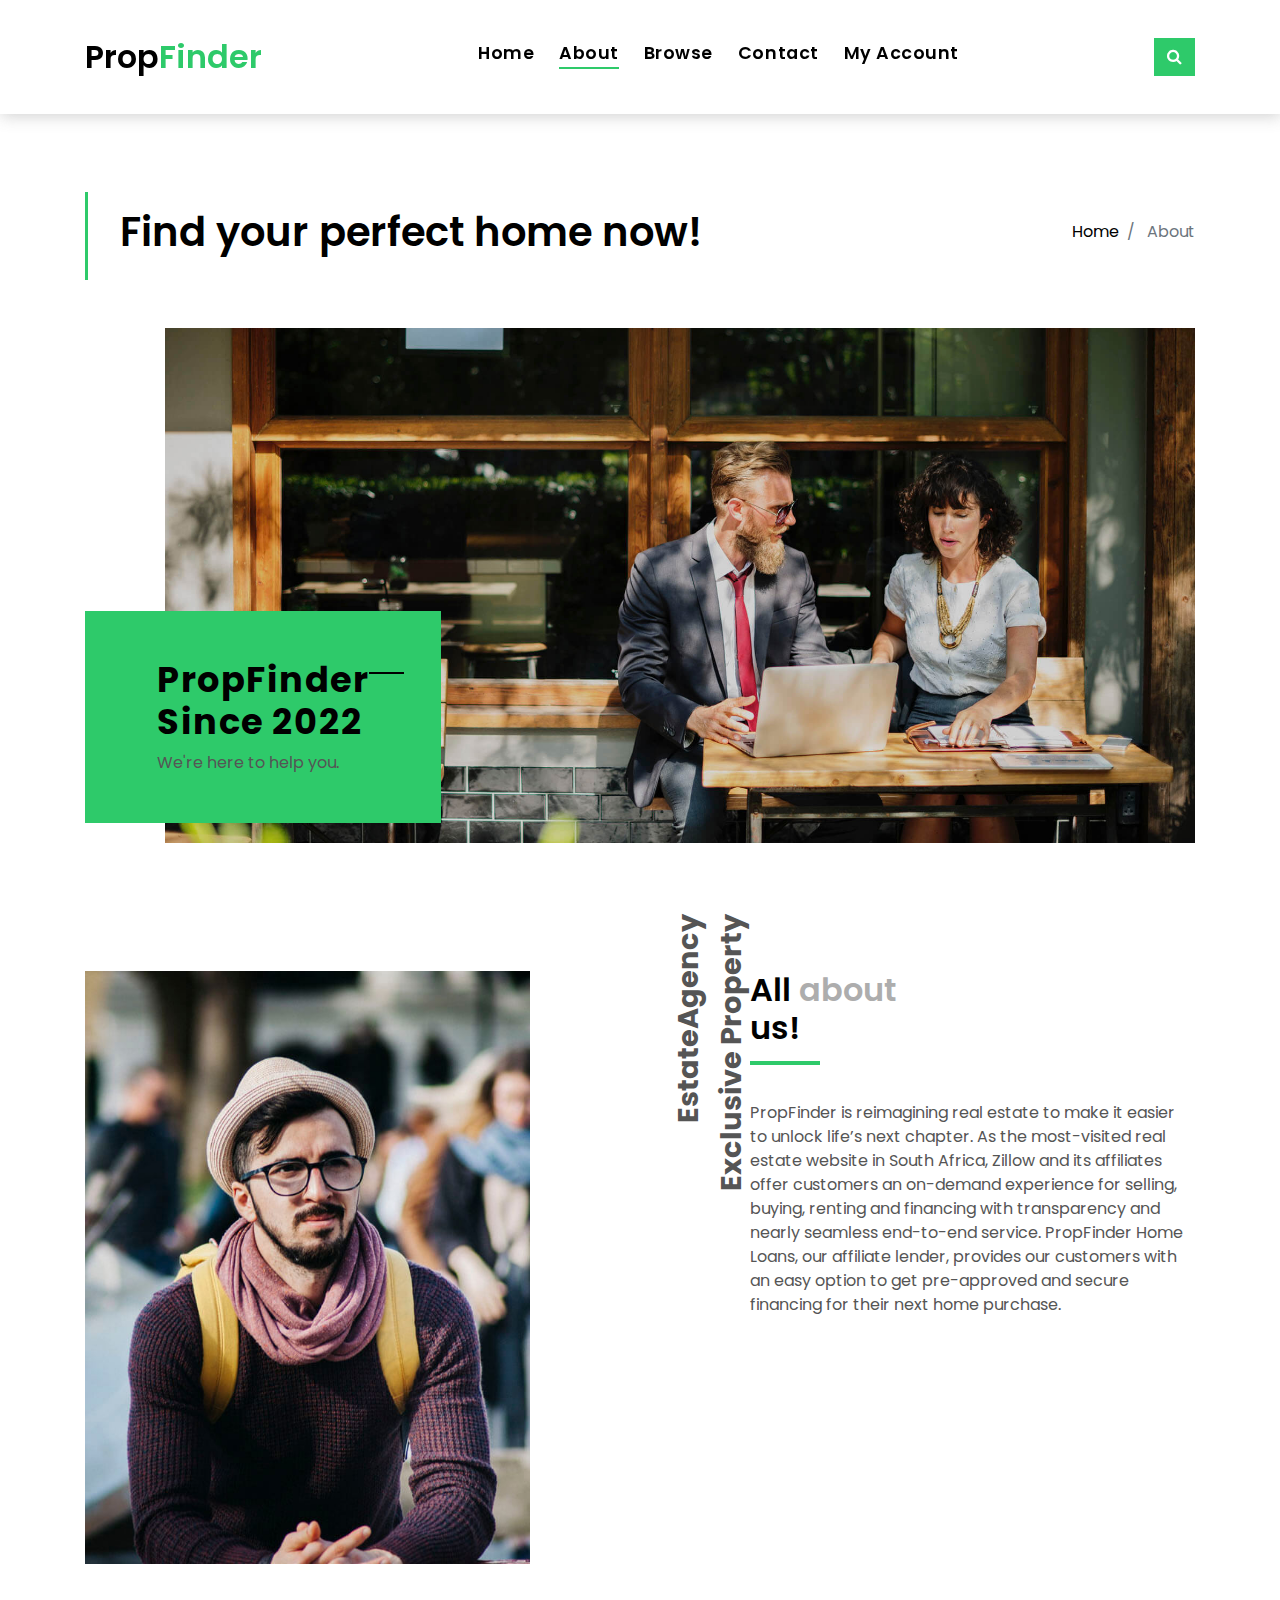
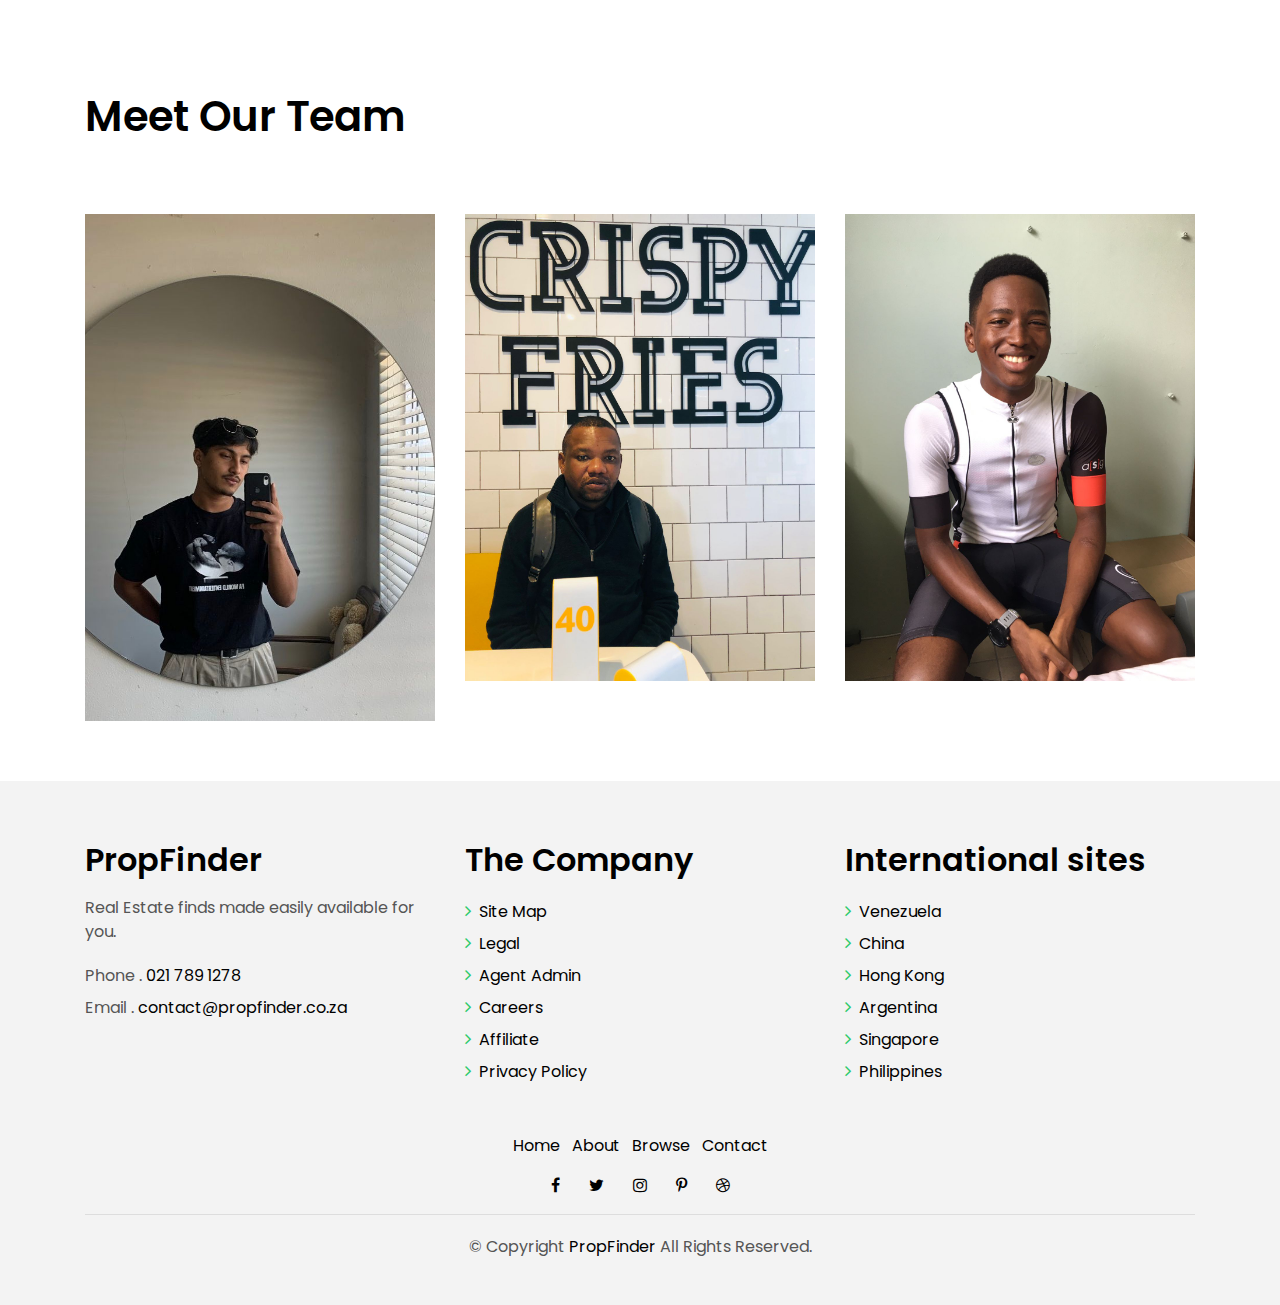
==== about.html @ 16efbb02 "All Changes for Re-design." ====
<!DOCTYPE html>
<html lang="en">
<head>
  <meta charset="utf-8">
  <title>PropFinder</title>
  <meta content="width=device-width, initial-scale=1.0" name="viewport">
  <meta content="" name="keywords">
  <meta content="" name="description">

  <!-- Favicons -->
  <link href="img/favicon.png" rel="icon">
  <link href="img/apple-touch-icon.png" rel="apple-touch-icon">

  <!-- Google Fonts -->
  <link href="https://fonts.googleapis.com/css?family=Poppins:300,400,500,600,700" rel="stylesheet">

  <!-- Bootstrap CSS File -->
  <link href="lib/bootstrap/css/bootstrap.min.css" rel="stylesheet">

  <!-- Libraries CSS Files -->
  <link href="lib/font-awesome/css/font-awesome.min.css" rel="stylesheet">
  <link href="lib/animate/animate.min.css" rel="stylesheet">
  <link href="lib/ionicons/css/ionicons.min.css" rel="stylesheet">
  <link href="lib/owlcarousel/assets/owl.carousel.min.css" rel="stylesheet">

  <!-- Main Stylesheet File -->
  <link href="css/style.css" rel="stylesheet">

  <!-- =======================================================
    Theme Name: EstateAgency
    Theme URL: https://bootstrapmade.com/real-estate-agency-bootstrap-template/
    Author: BootstrapMade.com
    License: https://bootstrapmade.com/license/
  ======================================================= -->
</head>

<body>

  <div class="click-closed"></div>
  <!--/ Form Search Star /-->
  <div class="box-collapse">
    <div class="title-box-d">
      <h3 class="title-d">Search Property</h3>
    </div>
    <span class="close-box-collapse right-boxed ion-ios-close"></span>
    <div class="box-collapse-wrap form">
      <form class="form-a">
        <div class="row">
          <div class="col-md-12 mb-2">
            <div class="form-group">
              <label for="Type">Keyword</label>
              <input type="text" class="form-control form-control-lg form-control-a" placeholder="Keyword">
            </div>
          </div>
          <div class="col-md-6 mb-2">
            <div class="form-group">
              <label for="Type">Type</label>
              <select class="form-control form-control-lg form-control-a" id="Type">
                <option>All Type</option>
                <option>For Rent</option>
                <option>For Sale</option>
                <option>Open House</option>
              </select>
            </div>
          </div>
          <div class="col-md-6 mb-2">
            <div class="form-group">
              <label for="city">City</label>
              <select class="form-control form-control-lg form-control-a" id="city">
                <option>All City</option>
                <option>Alabama</option>
                <option>Arizona</option>
                <option>California</option>
                <option>Colorado</option>
              </select>
            </div>
          </div>
          <div class="col-md-6 mb-2">
            <div class="form-group">
              <label for="bedrooms">Bedrooms</label>
              <select class="form-control form-control-lg form-control-a" id="bedrooms">
                <option>Any</option>
                <option>01</option>
                <option>02</option>
                <option>03</option>
              </select>
            </div>
          </div>
          <div class="col-md-6 mb-2">
            <div class="form-group">
              <label for="garages">Garages</label>
              <select class="form-control form-control-lg form-control-a" id="garages">
                <option>Any</option>
                <option>01</option>
                <option>02</option>
                <option>03</option>
                <option>04</option>
              </select>
            </div>
          </div>
          <div class="col-md-6 mb-2">
            <div class="form-group">
              <label for="bathrooms">Bathrooms</label>
              <select class="form-control form-control-lg form-control-a" id="bathrooms">
                <option>Any</option>
                <option>01</option>
                <option>02</option>
                <option>03</option>
              </select>
            </div>
          </div>
          <div class="col-md-6 mb-2">
            <div class="form-group">
              <label for="price">Min Price</label>
              <select class="form-control form-control-lg form-control-a" id="price">
                <option>Unlimite</option>
                <option>$50,000</option>
                <option>$100,000</option>
                <option>$150,000</option>
                <option>$200,000</option>
              </select>
            </div>
          </div>
          <div class="col-md-12">
            <button type="submit" class="btn btn-b">Search Property</button>
          </div>
        </div>
      </form>
    </div>
  </div>
  <!--/ Form Search End /-->

  <!--/ Nav Star /-->
  <nav class="navbar navbar-default navbar-trans navbar-expand-lg fixed-top">
    <div class="container">
      <button class="navbar-toggler collapsed" type="button" data-toggle="collapse" data-target="#navbarDefault"
        aria-controls="navbarDefault" aria-expanded="false" aria-label="Toggle navigation">
        <span></span>
        <span></span>
        <span></span>
      </button>
      <a class="navbar-brand text-brand" href="index.html">Prop<span class="color-b">Finder</span></a>
      <button type="button" class="btn btn-link nav-search navbar-toggle-box-collapse d-md-none" data-toggle="collapse"
        data-target="#navbarTogglerDemo01" aria-expanded="false">
        <span class="fa fa-search" aria-hidden="true"></span>
      </button>
      <div class="navbar-collapse collapse justify-content-center" id="navbarDefault">
        <ul class="navbar-nav">
          <li class="nav-item">
            <a class="nav-link" href="index.html">Home</a>
          </li>
          <li class="nav-item">
            <a class="nav-link active" href="about.html">About</a>
          </li>
          <li class="nav-item">
            <a class="nav-link" href="property-grid.html">Browse</a>
          </li>
          <li class="nav-item">
            <a class="nav-link" href="contact.html">Contact</a>
          </li>
          <li class="nav-item">
            <a class="nav-link" href="account.html">My Account</a>
          </li>
        </ul>
      </div>
      <button type="button" class="btn btn-b-n navbar-toggle-box-collapse d-none d-md-block" data-toggle="collapse"
        data-target="#navbarTogglerDemo01" aria-expanded="false">
        <span class="fa fa-search" aria-hidden="true"></span>
      </button>
    </div>
  </nav>
  <!--/ Nav End /-->

  <!--/ Intro Single star /-->
  <section class="intro-single">
    <div class="container">
      <div class="row">
        <div class="col-md-12 col-lg-8">
          <div class="title-single-box">
            <h1 class="title-single">Find your perfect home now!</h1>
          </div>
        </div>
        <div class="col-md-12 col-lg-4">
          <nav aria-label="breadcrumb" class="breadcrumb-box d-flex justify-content-lg-end">
            <ol class="breadcrumb">
              <li class="breadcrumb-item">
                <a href="#">Home</a>
              </li>
              <li class="breadcrumb-item active" aria-current="page">
                About
              </li>
            </ol>
          </nav>
        </div>
      </div>
    </div>
  </section>
  <!--/ Intro Single End /-->

  <!--/ About Star /-->
  <section class="section-about">
    <div class="container">
      <div class="row">
        <div class="col-sm-12">
          <div class="about-img-box">
            <img src="img/slide-about-1.jpg" alt="" class="img-fluid">
          </div>
          <div class="sinse-box">
            <h3 class="sinse-title">PropFinder
              <span></span>
              <br> Since 2022</h3>
            <p>We're here to help you.</p>
          </div>
        </div>
        <div class="col-md-12 section-t8">
          <div class="row">
            <div class="col-md-6 col-lg-5">
              <img src="img/about-2.jpg" alt="" class="img-fluid">
            </div>
            <div class="col-lg-2  d-none d-lg-block">
              <div class="title-vertical d-flex justify-content-start">
                <span>EstateAgency Exclusive Property</span>
              </div>
            </div>
            <div class="col-md-6 col-lg-5 section-md-t3">
              <div class="title-box-d">
                <h3 class="title-d">All
                  <span class="color-d">about</span>
                  <br> us!</h3>
              </div>
              <p class="color-text-a">
               PropFinder is reimagining real estate to make it easier to unlock life’s next chapter.

                As the most-visited real estate website in South Africa, Zillow and its affiliates offer customers an on-demand experience for selling, buying,
                renting and financing with transparency and nearly seamless end-to-end service. PropFinder Home Loans, our affiliate lender,
                provides our customers with an easy option to get pre-approved and secure financing for their next home purchase.
              </p>
              <p class="color-text-a">

              </p>
            </div>
          </div>
        </div>
      </div>
    </div>
  </section>
  <!--/ About End /-->

  <!--/ Team Star /-->
  <section class="section-agents section-t8">
    <div class="container">
      <div class="row">
        <div class="col-md-12">
          <div class="title-wrap d-flex justify-content-between">
            <div class="title-box">
              <h2 class="title-a">Meet Our Team</h2>
            </div>
          </div>
        </div>
      </div>
      <div class="row">
        <div class="col-md-4">
          <div class="card-box-d">
            <div class="card-img-d">
              <img src="img/agent-1.jpeg" alt="" class="img-d img-fluid">
            </div>
            <div class="card-overlay card-overlay-hover">
              <div class="card-header-d">
                <div class="card-title-d align-self-center">
                  <h3 class="title-d">
                    <a href="agent-single.html" class="link-two">Fayaad Abrahams
                      <br> </a>
                  </h3>
                </div>
              </div>
              <div class="card-body-d">
                <p class="content-d color-text-a">
                   CEO and Founder
                </p>
                <div class="info-agents color-a">
                  <p>
                    <strong>Phone: +27 78 524 5910 </strong> </p>
                  <p>
                    <strong>Email: </strong> FayaadA@Propfinder.co.za</p>
                </div>
              </div>
              <div class="card-footer-d">
                <div class="socials-footer d-flex justify-content-center">
                  <ul class="list-inline">
                    <li class="list-inline-item">
                      <a href="#" class="link-one">
                        <i class="fa fa-facebook" aria-hidden="true"></i>
                      </a>
                    </li>
                    <li class="list-inline-item">
                      <a href="#" class="link-one">
                        <i class="fa fa-twitter" aria-hidden="true"></i>
                      </a>
                    </li>
                    <li class="list-inline-item">
                      <a href="#" class="link-one">
                        <i class="fa fa-instagram" aria-hidden="true"></i>
                      </a>
                    </li>
                    <li class="list-inline-item">
                      <a href="#" class="link-one">
                        <i class="fa fa-pinterest-p" aria-hidden="true"></i>
                      </a>
                    </li>
                    <li class="list-inline-item">
                      <a href="#" class="link-one">
                        <i class="fa fa-dribbble" aria-hidden="true"></i>
                      </a>
                    </li>
                  </ul>
                </div>
              </div>
            </div>
          </div>
        </div>
        <div class="col-md-4">
          <div class="card-box-d">
            <div class="card-img-d">
              <img src="img/agent-2.jpeg" alt="" class="img-d img-fluid">
            </div>
            <div class="card-overlay card-overlay-hover">
              <div class="card-header-d">
                <div class="card-title-d align-self-center">
                  <h3 class="title-d">
                    <a href="agent-single.html" class="link-two">Ishmail Tafadzwa Mgwena
                      <br> </a>
                  </h3>
                </div>
              </div>
              <div class="card-body-d">
                <p class="content-d color-text-a">
                 Project manager
                </p>
                <div class="info-agents color-a">
                  <p>
                    <strong>Phone: </strong> +27 82 451 5882</p>
                  <p>
                    <strong>Email: </strong> Mgwena@Propfinder.co.za</p>
                </div>
              </div>
              <div class="card-footer-d">
                <div class="socials-footer d-flex justify-content-center">
                  <ul class="list-inline">
                    <li class="list-inline-item">
                      <a href="#" class="link-one">
                        <i class="fa fa-facebook" aria-hidden="true"></i>
                      </a>
                    </li>
                    <li class="list-inline-item">
                      <a href="#" class="link-one">
                        <i class="fa fa-twitter" aria-hidden="true"></i>
                      </a>
                    </li>
                    <li class="list-inline-item">
                      <a href="#" class="link-one">
                        <i class="fa fa-instagram" aria-hidden="true"></i>
                      </a>
                    </li>
                    <li class="list-inline-item">
                      <a href="#" class="link-one">
                        <i class="fa fa-pinterest-p" aria-hidden="true"></i>
                      </a>
                    </li>
                    <li class="list-inline-item">
                      <a href="#" class="link-one">
                        <i class="fa fa-dribbble" aria-hidden="true"></i>
                      </a>
                    </li>
                  </ul>
                </div>
              </div>
            </div>
          </div>
        </div>
        <div class="col-md-4">
          <div class="card-box-d">
            <div class="card-img-d">
              <img src="img/agent-3.jpeg" alt="" class="img-d img-fluid">
            </div>
            <div class="card-overlay card-overlay-hover">
              <div class="card-header-d">
                <div class="card-title-d align-self-center">
                  <h3 class="title-d">
                    <a href="agent-single.html" class="link-two">Sinenhlahla Zondi
                      <br> </a>
                  </h3>
                </div>
              </div>
              <div class="card-body-d">
                <p class="content-d color-text-a">
                  Co-finder
                </p>
                <div class="info-agents color-a">
                  <p>
                    <strong>Phone: </strong> +27 79 252 0996</p>
                  <p>
                    <strong>Email: </strong> ZondiS@Propfinder.co.za</p>
                </div>
              </div>
              <div class="card-footer-d">
                <div class="socials-footer d-flex justify-content-center">
                  <ul class="list-inline">
                    <li class="list-inline-item">
                      <a href="#" class="link-one">
                        <i class="fa fa-facebook" aria-hidden="true"></i>
                      </a>
                    </li>
                    <li class="list-inline-item">
                      <a href="#" class="link-one">
                        <i class="fa fa-twitter" aria-hidden="true"></i>
                      </a>
                    </li>
                    <li class="list-inline-item">
                      <a href="#" class="link-one">
                        <i class="fa fa-instagram" aria-hidden="true"></i>
                      </a>
                    </li>
                    <li class="list-inline-item">
                      <a href="#" class="link-one">
                        <i class="fa fa-pinterest-p" aria-hidden="true"></i>
                      </a>
                    </li>
                    <li class="list-inline-item">
                      <a href="#" class="link-one">
                        <i class="fa fa-dribbble" aria-hidden="true"></i>
                      </a>
                    </li>
                  </ul>
                </div>
              </div>
            </div>
          </div>
        </div>
      </div>
    </div>
  </section>
  <!--/ Team End /-->

  <!--/ footer Star /-->
  <section class="section-footer">
    <div class="container">
      <div class="row">
        <div class="col-sm-12 col-md-4">
          <div class="widget-a">
            <div class="w-header-a">
              <h3 class="w-title-a text-brand">PropFinder</h3>
            </div>
            <div class="w-body-a">
              <p class="w-text-a color-text-a">
                Real Estate finds made easily available for you.
              </p>
            </div>
            <div class="w-footer-a">
              <ul class="list-unstyled">
                <li class="color-a">
                  <span class="color-text-a">Phone .</span> 021 789 1278</li>
                <li class="color-a">
                  <span class="color-text-a">Email .</span> contact@propfinder.co.za</li>
              </ul>
            </div>
          </div>
        </div>
        <div class="col-sm-12 col-md-4 section-md-t3">
          <div class="widget-a">
            <div class="w-header-a">
              <h3 class="w-title-a text-brand">The Company</h3>
            </div>
            <div class="w-body-a">
              <div class="w-body-a">
                <ul class="list-unstyled">
                  <li class="item-list-a">
                    <i class="fa fa-angle-right"></i> <a href="#">Site Map</a>
                  </li>
                  <li class="item-list-a">
                    <i class="fa fa-angle-right"></i> <a href="#">Legal</a>
                  </li>
                  <li class="item-list-a">
                    <i class="fa fa-angle-right"></i> <a href="#">Agent Admin</a>
                  </li>
                  <li class="item-list-a">
                    <i class="fa fa-angle-right"></i> <a href="#">Careers</a>
                  </li>
                  <li class="item-list-a">
                    <i class="fa fa-angle-right"></i> <a href="#">Affiliate</a>
                  </li>
                  <li class="item-list-a">
                    <i class="fa fa-angle-right"></i> <a href="#">Privacy Policy</a>
                  </li>
                </ul>
              </div>
            </div>
          </div>
        </div>
        <div class="col-sm-12 col-md-4 section-md-t3">
          <div class="widget-a">
            <div class="w-header-a">
              <h3 class="w-title-a text-brand">International sites</h3>
            </div>
            <div class="w-body-a">
              <ul class="list-unstyled">
                <li class="item-list-a">
                  <i class="fa fa-angle-right"></i> <a href="#">Venezuela</a>
                </li>
                <li class="item-list-a">
                  <i class="fa fa-angle-right"></i> <a href="#">China</a>
                </li>
                <li class="item-list-a">
                  <i class="fa fa-angle-right"></i> <a href="#">Hong Kong</a>
                </li>
                <li class="item-list-a">
                  <i class="fa fa-angle-right"></i> <a href="#">Argentina</a>
                </li>
                <li class="item-list-a">
                  <i class="fa fa-angle-right"></i> <a href="#">Singapore</a>
                </li>
                <li class="item-list-a">
                  <i class="fa fa-angle-right"></i> <a href="#">Philippines</a>
                </li>
              </ul>
            </div>
          </div>
        </div>
      </div>
    </div>
  </section>
  <footer>
    <div class="container">
      <div class="row">
        <div class="col-md-12">
          <nav class="nav-footer">
            <ul class="list-inline">
              <li class="list-inline-item">
                <a href="#">Home</a>
              </li>
              <li class="list-inline-item">
                <a href="#">About</a>
              </li>
              <li class="list-inline-item">
                <a href="#">Browse</a>
              </li>

              <li class="list-inline-item">
                <a href="#">Contact</a>
              </li>
            </ul>
          </nav>
          <div class="socials-a">
            <ul class="list-inline">
              <li class="list-inline-item">
                <a href="#">
                  <i class="fa fa-facebook" aria-hidden="true"></i>
                </a>
              </li>
              <li class="list-inline-item">
                <a href="#">
                  <i class="fa fa-twitter" aria-hidden="true"></i>
                </a>
              </li>
              <li class="list-inline-item">
                <a href="#">
                  <i class="fa fa-instagram" aria-hidden="true"></i>
                </a>
              </li>
              <li class="list-inline-item">
                <a href="#">
                  <i class="fa fa-pinterest-p" aria-hidden="true"></i>
                </a>
              </li>
              <li class="list-inline-item">
                <a href="#">
                  <i class="fa fa-dribbble" aria-hidden="true"></i>
                </a>
              </li>
            </ul>
          </div>
          <div class="copyright-footer">
            <p class="copyright color-text-a">
              &copy; Copyright
              <span class="color-a">PropFinder</span> All Rights Reserved.
            </p>
          </div>
          <div class="credits">
           
          </div>
        </div>
      </div>
    </div>
  </footer>
  <!--/ Footer End /-->

  <a href="#" class="back-to-top"><i class="fa fa-chevron-up"></i></a>
  <div id="preloader"></div>

  <!-- JavaScript Libraries -->
  <script src="lib/jquery/jquery.min.js"></script>
  <script src="lib/jquery/jquery-migrate.min.js"></script>
  <script src="lib/popper/popper.min.js"></script>
  <script src="lib/bootstrap/js/bootstrap.min.js"></script>
  <script src="lib/easing/easing.min.js"></script>
  <script src="lib/owlcarousel/owl.carousel.min.js"></script>
  <script src="lib/scrollreveal/scrollreveal.min.js"></script>
  <!-- Contact Form JavaScript File -->
  <script src="contactform/contactform.js"></script>

  <!-- Template Main Javascript File -->
  <script src="js/main.js"></script>

</body>
</html>
---- css/style.css ----
/*
  Theme Name: EstateAgency
  Theme URL: https://bootstrapmade.com/real-estate-agency-bootstrap-template/
  Author: BootstrapMade.com
  License: https://bootstrapmade.com/license/
*/

/*======================================
//--//-->   STYLES GENERALES
======================================*/

body {
  font-family: 'Poppins', sans-serif;
  color: #555555;
}

h1,
h2,
h3,
h4,
h5,
h6 {
  color: #000000;
}

a {
  color: #000000;
  transition: all .5s ease;
}

a:hover {
  color: #2eca6a;
  text-decoration: none;
}

.link-two {
  color: #000000;
  transition: all .5s ease;
}

.link-two:hover {
  text-decoration: underline;
  color: #000000;
}

.link-one {
  color: #000000;
  transition: all .5s ease;
}

.link-one:hover {
  color: #000000;
  text-decoration: none;
}

.link-icon {
  color: #000000;
  font-weight: 500;
}

.link-icon span {
  font-size: 14px;
  padding-left: 4px;
  vertical-align: middle;
}

.link-a {
  color: #ffffff;
  text-decoration: none;
}

.link-a:hover {
  color: #ffffff;
  text-decoration: none;
}

.link-a span {
  font-size: 18px;
  vertical-align: middle;
  margin-left: 5px;
}

.text-brand {
  color: #000000;
  font-size: 2rem;
  font-weight: 600;
}

.color-a {
  color: #000000;
}

.color-b {
  color: #2eca6a;
}

.color-d {
  color: #adadad;
}

.color-text-a {
  color: #555555;
}

.no-margin {
  margin: 0;
}

/*------/ Nav Pills  /------*/

.nav-pills-a.nav-pills .nav-link {
  color: #000000;
  position: relative;
  font-weight: 600;
}

.nav-pills-a.nav-pills .nav-link.active {
  background-color: transparent;
}

.nav-pills-a.nav-pills .nav-link.active:after {
  content: '';
  position: absolute;
  left: 0;
  bottom: -1px;
  width: 100%;
  height: 2px;
  background-color: #2eca6a;
  z-index: 2;
}

/*------/ Bg Image /------*/

.bg-image {
  background-repeat: no-repeat;
  background-attachment: fixed;
  background-size: cover;
  background-position: center center;
}

/*------/ List a /------*/

.list-a {
  display: inline-block;
  line-height: 2;
  padding: 0;
  list-style: none;
}

.list-a li {
  position: relative;
  width: 50%;
  float: left;
  padding-left: 25px;
  padding-right: 5px;
}

.list-a li:before {
  content: '';
  width: 10px;
  height: 2px;
  position: absolute;
  background-color: #313131;
  top: 15px;
  left: 0;
}

/*------/ Pagination-a /------*/

.pagination-a .pagination .page-link {
  margin: 0 .2rem;
  border-color: transparent;
  padding: .5rem .8rem;
  color: #000000;
}

.pagination-a .pagination .page-link:hover,
.pagination-a .pagination .page-link:active,
.pagination-a .pagination .page-link:focus {
  background-color: #2eca6a;
}

.pagination-a .pagination .page-link span {
  font-size: 1.2rem;
}

.pagination-a .pagination .next .page-link {
  padding: .4rem .9rem;
}

.pagination-a .pagination .page-item:last-child .page-link {
  border-top-right-radius: 0;
  border-bottom-right-radius: 0;
}

.pagination-a .pagination .page-item:first-child .page-link {
  border-top-left-radius: 0;
  border-bottom-left-radius: 0;
}

.pagination-a .pagination .page-item.disabled .page-link {
  padding: .4rem .9rem;
  color: #555555;
}

.pagination-a .pagination .page-item.active .page-link {
  background-color: #2eca6a;
}

.a {
  color: #2eca6a;
  font-size: 1.3rem;
}

/*------/ Icon Box /------*/

.icon-box .icon-box-icon {
  display: table-cell;
  vertical-align: top;
  font-size: 36px;
  color: #000000;
  width: 50px;
  padding-top: 8px;
}

.icon-box .icon-box-content {
  padding-top: 18px;
}

/*------/ Space Padding /------*/

.section-t8 {
  padding-top: 8rem;
}

.section-t4 {
  padding-top: 4rem;
}

.section-t3 {
  padding-top: 3rem;
}

.section-b2 {
  padding-bottom: 2rem;
}

.section-tb85 {
  padding: 8rem 0 5rem 0;
}

/*------/ Title /------*/

.title-wrap {
  padding-bottom: 4rem;
}

.title-a {
  font-size: 2.6rem;
  font-weight: 600;
}

.title-link {
  font-size: 1.2rem;
  font-weight: 300;
  padding-top: 1.2rem;
}

.title-link a {
  color: #313131;
}

.title-link span {
  font-size: 20px;
  padding-left: 4px;
  vertical-align: middle;
}

.title-box-d {
  padding-bottom: 1.8rem;
  margin-bottom: 1rem;
  position: relative;
}

.title-box-d .title-d {
  font-weight: 600;
  font-size: 2rem;
}

.title-box-d .title-d:after {
  content: '';
  position: absolute;
  width: 70px;
  height: 4px;
  background-color: #2eca6a;
  bottom: 20px;
  left: 0;
}

/*------/ Display Table & Table Cell /------*/

.display-table {
  width: 100%;
  height: 100%;
  display: table;
}

.table-cell {
  display: table-cell;
  vertical-align: middle;
}

/*------/ Ul Resect /------*/

.ul-resect ul,
.list-a ul,
.box-comments ul {
  list-style: none;
  padding-left: 0;
  margin-bottom: 0;
}

/*------/ Overlay /------*/

.overlay-a {
  background: linear-gradient(to bottom, rgba(0, 0, 0, 0) 0%, rgba(0, 0, 0, 0.2) 27%, rgba(0, 0, 0, 0.65) 90%);
}

.overlay {
  position: absolute;
  top: 0;
  left: 0px;
  padding: 0;
  height: 100%;
  width: 100%;
}

/*------/ Owl carousel /------*/

.owl-theme .owl-dots {
  text-align: center;
  margin-top: 18px;
}

.owl-theme .owl-dots .owl-dot {
  display: inline-block;
}

.owl-theme .owl-dots .owl-dot span {
  width: 16px;
  height: 9px;
  margin: 5px 5px;
  background: #000000;
  border: 0px solid #000000;
  display: block;
  transition: all 0.6s ease-in-out;
  cursor: pointer;
  border-radius: 0px;
}

.owl-theme .owl-dots .owl-dot:hover span {
  background-color: #2eca6a;
}

.owl-theme .owl-dots .owl-dot.active span {
  background-color: #2eca6a;
  width: 35px;
}

.owl-arrow .owl-nav {
  position: absolute;
  top: 0;
  right: 0;
  font-size: 1.8rem;
}

.owl-arrow .owl-nav .owl-prev,
.owl-arrow .owl-nav .owl-next {
  display: inline-block;
  transition: all 0.6s ease-in-out;
  color: #000000;
}

.owl-arrow .owl-nav .owl-prev.disabled,
.owl-arrow .owl-nav .owl-next.disabled {
  transition: all 0.6s ease-in-out;
  color: #adadad;
}

.owl-arrow .owl-nav .owl-next {
  margin-left: 15px;
}

.nav-arrow-a .owl-arrow .owl-nav {
  font-size: 1.8rem;
  margin-top: -110px;
}

.nav-arrow-a .owl-arrow .owl-nav .owl-next {
  margin-left: 15px;
}

.nav-arrow-b .owl-arrow .owl-nav {
  position: absolute;
  top: 0;
  right: 0;
  font-size: 1.2rem;
}

.nav-arrow-b .owl-arrow .owl-nav .owl-prev,
.nav-arrow-b .owl-arrow .owl-nav .owl-next {
  padding: .7rem 1.5rem !important;
  display: inline-block;
  transition: all 0.6s ease-in-out;
  color: #ffffff;
  background-color: #2eca6a;
  opacity: .9;
}

.nav-arrow-b .owl-arrow .owl-nav .owl-prev.disabled,
.nav-arrow-b .owl-arrow .owl-nav .owl-next.disabled {
  transition: all 0.6s ease-in-out;
  color: #ffffff;
}

.nav-arrow-b .owl-arrow .owl-nav .owl-prev:hover,
.nav-arrow-b .owl-arrow .owl-nav .owl-next:hover {
  background-color: #26a356;
}

.nav-arrow-b .owl-arrow .owl-nav .owl-next {
  margin-left: 0px;
}

/*------/ Socials /------*/

.socials-a .list-inline-item:not(:last-child) {
  margin-right: 25px;
}

/* Back to top button */

.back-to-top {
  position: fixed;
  display: none;
  background: #2eca6a;
  color: #fff;
  width: 44px;
  height: 44px;
  text-align: center;
  line-height: 1;
  font-size: 16px;
  border-radius: 50%;
  right: 15px;
  bottom: 15px;
  transition: background 0.5s;
  z-index: 11;
}

.back-to-top i {
  padding-top: 12px;
  color: #fff;
}

/* Prelaoder */

#preloader {
  position: fixed;
  top: 0;
  left: 0;
  right: 0;
  bottom: 0;
  z-index: 9999;
  overflow: hidden;
  background: #fff;
}

#preloader:before {
  content: "";
  position: fixed;
  top: calc(50% - 30px);
  left: calc(50% - 30px);
  border: 6px solid #f2f2f2;
  border-top: 6px solid #2eca6a;
  border-radius: 50%;
  width: 60px;
  height: 60px;
  -webkit-animation: animate-preloader 1s linear infinite;
  animation: animate-preloader 1s linear infinite;
}

@-webkit-keyframes animate-preloader {
  0% {
    -webkit-transform: rotate(0deg);
    transform: rotate(0deg);
  }

  100% {
    -webkit-transform: rotate(360deg);
    transform: rotate(360deg);
  }
}

@keyframes animate-preloader {
  0% {
    -webkit-transform: rotate(0deg);
    transform: rotate(0deg);
  }

  100% {
    -webkit-transform: rotate(360deg);
    transform: rotate(360deg);
  }
}

/*======================================
//--//-->   NAVBAR
======================================*/

.navbar-default {
  transition: all .5s ease-in-out;
  background-color: #ffffff;
  padding-top: 28px;
  padding-bottom: 28px;
  -webkit-backface-visibility: hidden;
  backface-visibility: hidden;
  box-shadow: 1px 2px 15px rgba(100, 100, 100, 0.3);
}

.navbar-default .nav-search {
  color: #000000;
  font-size: 1.5rem;
}

.navbar-default.navbar-reduce {
  box-shadow: 1px 2px 15px rgba(100, 100, 100, 0.3);
}

.navbar-default.navbar-trans,
.navbar-default.navbar-reduce {
  -webkit-backface-visibility: hidden;
  backface-visibility: hidden;
}

.navbar-default.navbar-trans .nav-item,
.navbar-default.navbar-reduce .nav-item {
  position: relative;
  padding-right: 10px;
  padding-bottom: 8px;
  margin-left: 0;
}

.navbar-default.navbar-trans .nav-link,
.navbar-default.navbar-reduce .nav-link {
  font-size: 1.1rem;
  color: #000000;
  font-weight: 600;
  letter-spacing: 0.030em;
  transition: all 0.1s ease-in-out;
  position: relative;
  padding-left: 0;
  padding-right: 0;
}

.navbar-default.navbar-trans .nav-link:before,
.navbar-default.navbar-reduce .nav-link:before {
  content: '';
  position: absolute;
  bottom: 5px;
  left: 0;
  width: 100%;
  height: 2px;
  z-index: 0;
  background-color: #2eca6a;
  -webkit-transform: scaleX(0);
  transform: scaleX(0);
  -webkit-transform-origin: right;
  transform-origin: right;
  transition: opacity .2s ease-out 0.3s, -webkit-transform .2s ease-out;
  transition: transform .2s ease-out, opacity .2s ease-out 0.3s;
  transition: transform .2s ease-out, opacity .2s ease-out 0.3s, -webkit-transform .2s ease-out;
}

.navbar-default.navbar-trans .nav-link:hover,
.navbar-default.navbar-reduce .nav-link:hover {
  color: #000000;
}

.navbar-default.navbar-trans .nav-link:hover:before,
.navbar-default.navbar-reduce .nav-link:hover:before {
  -webkit-transform: scaleX(1);
  transform: scaleX(1);
  -webkit-transform-origin: left;
  transform-origin: left;
}

.navbar-default.navbar-trans .show > .nav-link:before,
.navbar-default.navbar-trans .active > .nav-link:before,
.navbar-default.navbar-trans .nav-link.show:before,
.navbar-default.navbar-trans .nav-link.active:before,
.navbar-default.navbar-reduce .show > .nav-link:before,
.navbar-default.navbar-reduce .active > .nav-link:before,
.navbar-default.navbar-reduce .nav-link.show:before,
.navbar-default.navbar-reduce .nav-link.active:before {
  -webkit-transform: scaleX(1);
  transform: scaleX(1);
}

.navbar-default.navbar-trans .nav-link:before {
  background-color: #2eca6a;
}

.navbar-default.navbar-trans .nav-link:hover {
  color: #000000;
}

.navbar-default.navbar-trans .show > .nav-link,
.navbar-default.navbar-trans .active > .nav-link,
.navbar-default.navbar-trans .nav-link.show,
.navbar-default.navbar-trans .nav-link.active {
  color: #000000;
}

.navbar-default.navbar-reduce {
  transition: all .5s ease-in-out;
  padding-top: 19px;
  padding-bottom: 19px;
}

.navbar-default.navbar-reduce .nav-link {
  color: #000000;
}

.navbar-default.navbar-reduce .nav-link:before {
  background-color: #2eca6a;
}

.navbar-default.navbar-reduce .nav-link:hover {
  color: #000000;
}

.navbar-default.navbar-reduce .show > .nav-link,
.navbar-default.navbar-reduce .active > .nav-link,
.navbar-default.navbar-reduce .nav-link.show,
.navbar-default.navbar-reduce .nav-link.active {
  color: #000000;
}

.navbar-default.navbar-reduce .navbar-brand {
  color: #000000;
}

.navbar-default .dropdown .dropdown-menu {
  border-top: 0;
  border-left: 4px solid #2eca6a;
  border-right: 0;
  border-bottom: 0;
  -webkit-transform: translate3d(0px, -40px, 0px);
  transform: translate3d(0px, -40px, 0px);
  opacity: 0;
  filter: alpha(opacity=0);
  visibility: hidden;
  transition: all 0.5s cubic-bezier(0.3, 0.65, 0.355, 1) 0s, opacity 0.31s ease 0s, height 0s linear 0.36s;
  margin: 0;
  border-radius: 0;
  padding: 12px 0;
}

.navbar-default .dropdown .dropdown-menu .dropdown-item {
  padding: 12px 18px;
  transition: all 500ms ease;
  font-weight: 600;
  min-width: 220px;
}

.navbar-default .dropdown .dropdown-menu .dropdown-item:hover {
  background-color: #ffffff;
  color: #2eca6a;
  transition: all 500ms ease;
}

.navbar-default .dropdown .dropdown-menu .dropdown-item.active {
  background-color: #ffffff;
  color: #2eca6a;
}

.navbar-default .dropdown:hover .dropdown-menu {
  -webkit-transform: translate3d(0px, 0px, 0px);
  transform: translate3d(0px, 0px, 0px);
  visibility: visible;
  opacity: 1;
  filter: alpha(opacity=1);
}

/*------/ Hamburger Navbar /------*/

.navbar-toggler {
  position: relative;
}

.navbar-toggler:focus,
.navbar-toggler:active {
  outline: 0;
}

.navbar-toggler span {
  display: block;
  background-color: #000000;
  height: 3px;
  width: 25px;
  margin-top: 4px;
  margin-bottom: 4px;
  -webkit-transform: rotate(0deg);
  transform: rotate(0deg);
  left: 0;
  opacity: 1;
}

.navbar-toggler span:nth-child(1),
.navbar-toggler span:nth-child(3) {
  transition: -webkit-transform .35s ease-in-out;
  transition: transform .35s ease-in-out;
  transition: transform .35s ease-in-out, -webkit-transform .35s ease-in-out;
}

.navbar-toggler:not(.collapsed) span:nth-child(1) {
  position: absolute;
  left: 12px;
  top: 10px;
  -webkit-transform: rotate(135deg);
  transform: rotate(135deg);
  opacity: 0.9;
}

.navbar-toggler:not(.collapsed) span:nth-child(2) {
  height: 12px;
  visibility: hidden;
  background-color: transparent;
}

.navbar-toggler:not(.collapsed) span:nth-child(3) {
  position: absolute;
  left: 12px;
  top: 10px;
  -webkit-transform: rotate(-135deg);
  transform: rotate(-135deg);
  opacity: 0.9;
}

/*======================================
//--//-->   BOX COLAPSE
======================================*/

.box-collapse {
  position: fixed;
  top: 0;
  bottom: 0;
  right: 0;
  width: 100%;
  z-index: 1040;
  background-color: #ffffff;
  -webkit-transform: translateX(100%);
  transform: translateX(100%);
  transition: all 0.6s ease;
}

.box-collapse .title-box-d {
  top: 30px;
  left: 60px;
  opacity: 0;
  transition: all 1s ease;
  transition-delay: .3s;
}

.box-collapse-wrap {
  opacity: 0;
  position: absolute;
  left: 0;
  top: 6.5rem;
  bottom: 5rem;
  padding-left: 10%;
  padding-right: 10%;
  overflow-x: hidden;
  overflow-y: auto;
  margin: 0;
  -webkit-transform: translateY(3rem);
  transform: translateY(3rem);
  transition: opacity 0.5s 0.5s ease, -webkit-transform 0.5s 0.5s ease;
  transition: transform 0.5s 0.5s ease, opacity 0.5s 0.5s ease;
  transition: transform 0.5s 0.5s ease, opacity 0.5s 0.5s ease, -webkit-transform 0.5s 0.5s ease;
}

.box-collapse-open .click-closed {
  visibility: visible;
}

.box-collapse-open .box-collapse {
  -webkit-transform: translateX(0);
  transform: translateX(0);
  box-shadow: 0 0 65px rgba(0, 0, 0, 0.07);
  opacity: 1;
}

.box-collapse-open .box-collapse .title-box-d {
  -webkit-transform: translate(0);
  transform: translate(0);
  opacity: 1;
}

.box-collapse-open .box-collapse-wrap {
  -webkit-transform: translate(0);
  transform: translate(0);
  opacity: 1;
}

.box-collapse-closed .box-collapse {
  opacity: .7;
  transition-delay: 0s;
}

.box-collapse-closed .box-collapse .title-box-d {
  opacity: 0;
  transition-delay: 0s;
}

.box-collapse-closed .box-collapse .form-a {
  opacity: 0;
  transition-delay: 0s;
}

.click-closed {
  position: fixed;
  top: 0;
  left: 0;
  width: 100%;
  height: 100%;
  visibility: hidden;
  z-index: 1035;
  background-color: #000000;
  opacity: .4;
}

.close-box-collapse {
  position: absolute;
  z-index: 1050;
  top: 2rem;
  font-size: 3.5rem;
  line-height: 1;
  color: #000000;
  cursor: pointer;
  transition: all 0.3s ease;
}

.right-boxed {
  right: 4.2857rem;
}

/*======================================
//--//-->   INTRO
======================================*/

.intro {
  height: 100vh;
  position: relative;
  color: #ffffff;
}

.intro .owl-theme .owl-dots {
  position: absolute;
  bottom: 70px;
  right: 50px;
}

.intro .owl-theme .owl-dots .owl-dot span {
  background: #ffffff;
  border: 0px solid #ffffff;
}

.intro .owl-theme .owl-dots .owl-dot:hover span {
  background-color: #2eca6a;
}

.intro .owl-theme .owl-dots .owl-dot.active span {
  background-color: #2eca6a;
}

.intro .intro-item {
  padding-top: 2rem;
}

.intro .carousel-item-a {
  position: relative;
  height: 100vh;
}

.intro .carousel-item-a.bg-image {
  background-attachment: scroll;
}

.intro .intro-content {
  position: absolute;
}

.intro .intro-body {
  padding-left: 1rem;
}

.intro .intro-body .price-a {
  color: #ffffff;
  padding: 1rem 1.5rem;
  border: 2px solid #2eca6a;
  border-radius: 50px;
  text-transform: uppercase;
  letter-spacing: 0.030em;
}

.intro .spacial {
  -webkit-animation-delay: .2s;
  animation-delay: .2s;
  color: #ffffff;
}

.intro .intro-title-top {
  -webkit-animation-delay: .6s;
  animation-delay: .6s;
  margin-bottom: 1rem;
  font-size: .9rem;
  color: #ffffff;
  letter-spacing: .05em;
}

.intro .intro-title {
  transition-duration: 9s !important;
  color: #ffffff;
  font-weight: 700;
  font-size: 2.8rem;
  text-transform: uppercase;
}

.intro .intro-subtitle {
  font-size: 1.5rem;
  font-weight: 300;
}

.intro .intro-subtitle.intro-price {
  padding-top: 1rem;
  font-size: 1.2rem;
}

/*------/ Intro Single /------*/

.intro-single {
  padding: 12rem 0 3rem;
}

.intro-single .title-single-box {
  padding: 1rem 0 1rem 2rem;
}

.intro-single .title-single-box {
  border-left: 3px solid #2eca6a;
}

.intro-single .title-single-box .title-single {
  font-weight: 600;
  font-size: 2.2rem;
}

.intro-single .breadcrumb-box {
  padding: 1rem 0 0 .5rem;
}

.intro-single .breadcrumb {
  background-color: transparent;
  padding-right: 0;
  padding-left: 0;
}

/*======================================
//--//-->   CARD GENERAL
======================================*/

.card-box-a,
.card-box-b,
.card-box-d {
  position: relative;
  overflow: hidden;
  -webkit-backface-visibility: hidden;
  backface-visibility: hidden;
}

.card-box-a .img-a,
.card-box-a .img-b,
.card-box-b .img-a,
.card-box-b .img-b {
  transition: .8s all ease-in-out;
}

.card-overlay {
  position: absolute;
  width: 100%;
  height: 100%;
  top: 0;
  left: 0;
}

.card-shadow {
  -webkit-backface-visibility: hidden;
  backface-visibility: hidden;
}

.card-shadow:before {
  content: ' ';
  position: absolute;
  top: 0;
  left: 0;
  width: 100%;
  height: 100%;
  z-index: 1;
  background: linear-gradient(to bottom, rgba(0, 0, 0, 0) 0%, rgba(0, 0, 0, 0.2) 27%, rgba(0, 0, 0, 0.65) 90%);
}

/*======================================
//--//-->   PROPERTY - CARD-A
======================================*/

.card-overlay-a-content {
  transition: all .5s ease-in;
  position: absolute;
  width: 100%;
  bottom: 0px;
  z-index: 2;
}

.card-header-a {
  padding: 0 1rem;
}

.card-header-a .card-title-a {
  color: #ffffff;
  margin-bottom: 0;
  padding-bottom: .7rem;
}

.card-header-a .card-title-a a {
  color: #ffffff;
  text-decoration: none;
}

.card-body-a {
  z-index: 2;
  transition: all .5s ease-in;
  padding: 0rem 1rem 2rem 1rem;
}

.card-body-a .price-box {
  padding-bottom: .5rem;
}

.price-a {
  color: #ffffff;
  padding: .6rem .8rem;
  border: 2px solid #2eca6a;
  border-radius: 50px;
  text-transform: uppercase;
  letter-spacing: 0.030em;
}

.card-footer-a {
  width: 100%;
  position: absolute;
  z-index: 2;
  background-color: #2eca6a;
}

.card-info {
  list-style: none;
  margin-bottom: 0;
  padding: .5rem 0;
}

.card-info .card-info-title {
  font-size: 1rem;
  color: #313131;
}

.card-info li span {
  color: #ffffff;
  font-size: .9rem;
}

/*------/ Property Grid /-----*/

.property-grid .grid-option {
  text-align: right;
  margin-bottom: 2rem;
}

.property-grid .grid-option .custom-select {
  border-radius: 0;
  width: 200px;
  border-color: #313131;
}

.property-grid .grid-option .custom-select:hover,
.property-grid .grid-option .custom-select:active,
.property-grid .grid-option .custom-select:focus {
  border-color: #313131;
}

.property-grid .grid-option .custom-select option {
  border-color: #313131;
}

/*------/ Property Single /-----*/

.gallery-property {
  margin-bottom: 3rem;
}

.property-price {
  margin: 0 auto;
}

.property-price .card-header-c {
  padding: 0;
}

.summary-list {
  padding-right: 1rem;
  color: #000000;
}

.summary-list .list {
  padding: 0;
  line-height: 2;
}

.summary-list .list span {
  color: #555555;
}

.property-agent .title-agent {
  font-weight: 600;
}

.property-agent ul {
  line-height: 2;
  color: #000000;
}

.property-agent .socials-a {
  text-align: center;
}

/*======================================
//--//-->   NEWS - CARD-B
======================================*/

.card-header-b {
  padding: 1rem;
  color: #ffffff;
  position: absolute;
  bottom: 20px;
  z-index: 2;
}

.card-header-b .category-b {
  font-size: .9rem;
  background-color: #2eca6a;
  padding: .3rem .7rem;
  color: #313131;
  letter-spacing: 0.030em;
  border-radius: 50px;
  text-decoration: none;
}

.card-header-b .title-2 {
  margin-bottom: 0;
  padding: .6rem 0;
  font-size: 1.5rem;
}

.card-header-b .title-2 a {
  color: #ffffff;
  text-decoration: none;
}

.card-header-b .date-b {
  color: #d8d8d8;
  font-size: 1rem;
}

/*------/ News Single /------*/

.post-information {
  padding: 3rem 0;
}

.post-content {
  font-size: 1.1rem;
  font-weight: 300;
  line-height: 1.6;
}

.post-content .post-intro {
  font-size: 1.7rem;
  font-weight: 300;
  margin-bottom: 4rem;
  line-height: 1.6;
  color: #000000;
  font-weight: 400;
}

.post-content p {
  margin-bottom: 1.7rem;
}

.post-content .blockquote {
  padding: 1rem 3rem 1.7rem 3rem;
  border-left: 3px solid #2eca6a;
  color: #000000;
}

.post-content .blockquote footer {
  text-align: left;
  padding: 0;
}

.post-footer {
  padding: 3rem 0 4rem;
}

.post-share .socials {
  display: inline-block;
}

.post-share .socials li {
  margin-left: .6rem;
}

/*------/ Comments /------*/

.box-comments .list-comments li {
  padding-bottom: 3.5rem;
}

.box-comments .list-comments .comment-avatar {
  display: table-cell;
  vertical-align: top;
}

.box-comments .list-comments .comment-avatar img {
  width: 80px;
  height: 80px;
}

.box-comments .list-comments .comment-author {
  font-size: 1.3rem;
}

.box-comments .list-comments .comment-details {
  display: table-cell;
  vertical-align: top;
  padding-left: 25px;
}

.box-comments .list-comments .comment-description {
  padding: .8rem 0 .5rem 0;
}

.box-comments .list-comments a {
  color: #000000;
}

.box-comments .list-comments span {
  display: block;
  color: #2B2A2A;
  font-style: italic;
}

.box-comments .comment-children {
  margin-left: 40px;
}

/*======================================
//--//-->   SERVICES - CARD-C
======================================*/

.card-box-c {
  position: relative;
}

.card-header-c {
  padding: 0 1rem 1rem 1rem;
}

.card-body-c {
  padding: .5rem .5rem 0 .5rem;
}

.card-footer-c {
  padding-left: .5rem;
}

.card-box-ico {
  padding: 1rem 3rem 1rem 2.5rem;
  border: 5px solid #2eca6a;
}

.card-box-ico span {
  font-size: 4rem;
  color: #000000;
}

.title-c {
  font-size: 2.5rem;
  font-weight: 600;
  margin-left: -40px;
}

/*======================================
//--//-->   AGENTS - CARD-D
======================================*/

.card-box-d .card-overlay-hover {
  transition: all .2s ease-in-out;
  padding: 15px 40px 15px 35px;
}

.card-box-d .title-d {
  transition: .3s ease-in-out;
  font-size: 2rem;
  font-weight: 600;
  margin: 1rem 0;
  -webkit-transform: translateY(-20px);
  transform: translateY(-20px);
  opacity: 0;
}

.card-box-d .content-d {
  opacity: 0;
  transition: .5s ease-in-out;
  -webkit-transform: translateY(-40px);
  transform: translateY(-40px);
}

.card-box-d .info-agents {
  opacity: 0;
  transition: .5s ease-in-out;
}

.card-box-d .card-footer-d {
  transition: .5s ease-in-out;
  -webkit-transform: translateY(40px);
  transform: translateY(40px);
  opacity: 0;
  position: absolute;
  width: 100%;
  bottom: 10px;
  left: 0;
}

.card-box-d .list-inline-item:not(:last-child) {
  margin-right: 25px;
}

.card-box-d:hover .card-overlay-hover {
  background-color: #2eca6a;
  opacity: .9;
}

.card-box-d:hover .title-d,
.card-box-d:hover .content-d,
.card-box-d:hover .info-agents,
.card-box-d:hover .card-footer-d {
  opacity: 1;
  -webkit-transform: translateY(0);
  transform: translateY(0);
}

/*------/ Agent Single /------*/

.agent-info-box .socials-footer {
  margin-top: 2rem;
}

.agent-info-box .socials-footer li {
  margin-right: 1.5rem;
}

/*======================================
//--//-->   ABOUT
======================================*/

.section-about .title-vertical {
  position: absolute;
  letter-spacing: 0;
  -webkit-transform: rotate(-90deg);
  transform: rotate(-90deg);
  top: 50px;
  text-align: left;
  font-size: 1.8rem;
  width: 300px;
  font-weight: 700;
  text-align: right;
}

.about-img-box {
  padding-left: 1rem;
  position: relative;
}

.sinse-box {
  background-color: #2eca6a;
  padding: 1rem 2rem;
  position: absolute;
  left: 15px;
  bottom: 10px;
}

.sinse-box .sinse-title {
  font-weight: 700;
  letter-spacing: 0.043em;
  font-size: 1rem;
}

.sinse-box .sinse-title span {
  position: absolute;
}

.sinse-box .sinse-title span:after {
  content: ' ';
  width: 35px;
  height: 2px;
  background-color: #000000;
  position: absolute;
  bottom: -15px;
}

.sinse-box p {
  margin-bottom: 0;
  font-size: .7rem;
}

/*======================================
//--//-->   TESTIMONIALS
======================================*/

.testimonials-box {
  padding: 1rem 0;
}

.testimonials-box .testimonial-avatar {
  width: 80px !important;
  display: -webkit-inline-box !important;
  display: -webkit-inline-flex !important;
  display: -ms-inline-flexbox !important;
  display: inline-flex !important;
  border-radius: 50%;
}

.testimonial-ico {
  text-align: center;
}

.testimonial-ico span {
  font-size: 1.8rem;
  background-color: #2eca6a;
  color: #ffffff;
  padding: .4rem 1rem;
  border-radius: 50px;
}

.testimonial-text {
  font-style: italic;
  margin-top: 25px;
  padding: 1.5rem 1.5rem;
  background-color: #f3f3f3;
  position: relative;
}

.testimonial-text:after {
  content: "";
  position: absolute;
  top: 100%;
  left: 25px;
  width: 0px;
  height: 0px;
  border-top: 15px solid #f3f3f3;
  border-left: 15px solid transparent;
  border-right: 15px solid transparent;
}

.testimonial-author-box {
  margin-top: 2rem;
}

.testimonial-author {
  margin-left: 1rem;
  display: -webkit-inline-box;
  display: -webkit-inline-flex;
  display: -ms-inline-flexbox;
  display: inline-flex;
  font-size: 1.2rem;
  color: #000000;
}

/*======================================
//--//-->   FOOTER
======================================*/

.section-footer {
  padding-top: 60px;
  margin-top: 60px;
  background: #f3f3f3;
}

.section-footer ul {
  line-height: 2;
}

.section-footer .item-list-a i {
  font-size: 18px;
  padding-right: 4px;
  color: #2eca6a;
}

.section-footer .widget-a .w-title-a {
  margin-bottom: 1rem;
}

footer {
  background: #f3f3f3;
  text-align: center;
  padding: 30px 0;
}

footer .copyright-footer {
  border-top: 1px solid #ddd;
  padding-top: 20px;
}

footer .credits {
  font-size: 14px;
}

/*======================================
//--//-->   FORM INPUT
======================================*/

.form-a #sendmessage {
  color: #2eca6a;
  border: 1px solid #26a356;
  display: none;
  text-align: center;
  padding: 15px;
  font-weight: 600;
  margin-bottom: 15px;
}

.form-a #errormessage {
  color: red;
  display: none;
  border: 1px solid red;
  text-align: center;
  padding: 15px;
  font-weight: 600;
  margin-bottom: 15px;
}

.form-a #sendmessage.show,
.form-a #errormessage.show,
.form-a .show {
  display: block;
}

.form-a .validation {
  color: red;
  display: none;
  margin: 4px 0 20px 0;
  font-weight: 400;
  font-size: 13px;
}

.form-a label {
  color: #000000;
  position: relative;
}

.form-a select.form-control-lg:not([size]):not([multiple]) {
  height: 3.5rem;
}

.form-a .form-control {
  border-radius: 0;
  font-size: 1.1rem;
  font-weight: 300;
}

.form-a .form-control.form-control-a {
  height: 3.5rem;
}

.form-a .form-control:focus {
  box-shadow: none;
  border-color: #2eca6a;
}

/*======================================
//--//-->   BUTTON
======================================*/

.btn {
  transition: .5s ease;
}

.btn.btn-a,
.btn.btn-b {
  border-radius: 0;
  padding: 1rem 3rem;
  letter-spacing: .05rem;
}

.btn.btn-a {
  background-color: #000000;
  color: #ffffff;
}

.btn.btn-a:hover {
  background-color: #2eca6a;
  color: #000000;
}

.btn.btn-b {
  background-color: #2eca6a;
  color: #000000;
}

.btn.btn-b:hover {
  background-color: #000000;
  color: #ffffff;
}

.btn.btn-b-n {
  background-color: #2eca6a;
  color: #ffffff;
  border-radius: 0;
}

.btn.btn-b-n:hover {
  background-color: #26a356;
  color: #ffffff;
}

@media (min-width: 576px) {
  .intro .intro-title {
    font-size: 3.5rem;
  }

  .intro .intro-subtitle.intro-price {
    font-size: 1.3rem;
  }

  .about-img-box {
    padding-left: 4rem;
  }

  .sinse-box {
    padding: 1.5rem 2.5rem;
    bottom: 20px;
  }

  .sinse-box .sinse-title {
    font-size: 1.3rem;
  }

  .sinse-box p {
    font-size: .8rem;
  }

  .sinse-box p {
    font-size: 1rem;
  }
}

@media (min-width: 768px) {
  .link-a {
    font-size: .9rem;
  }

  .link-a span {
    font-size: 1.5rem;
  }

  .navbar-default.navbar-trans .nav-item,
  .navbar-default.navbar-reduce .nav-item {
    margin-left: 15px;
  }

  .navbar-default .dropdown .dropdown-menu {
    border-top: 4px solid #2eca6a;
    border-left: 0;
    display: block;
    position: absolute;
    box-shadow: 0 2px rgba(17, 16, 15, 0.1), 0 2px 10px rgba(20, 19, 18, 0.1);
  }

  .box-collapse {
    width: 50%;
  }

  .intro .owl-theme .owl-dots {
    right: 200px;
  }

  .intro .intro-body {
    padding-left: 2rem;
  }

  .intro .intro-title-top {
    font-size: 1rem;
    margin-bottom: 1rem;
  }

  .intro .intro-title {
    font-size: 4rem;
  }

  .intro .intro-subtitle {
    font-size: 2.5rem;
  }

  .intro .intro-subtitle.intro-price {
    padding-top: 2rem;
    font-size: 1.5rem;
  }

  .intro-single .title-single-box .title-single {
    font-size: 2.1rem;
  }

  .grid .card-box-a,
  .grid .card-box-b,
  .grid .card-box-c,
  .grid .card-box-d {
    margin-bottom: 2.5rem;
  }

  .card-box-a:hover .img-a,
  .card-box-a:hover .img-b,
  .card-box-b:hover .img-a,
  .card-box-b:hover .img-b {
    -webkit-transform: scale(1.2);
    transform: scale(1.2);
  }

  .card-box-a .price-a,
  .card-box-b .price-a {
    font-size: .9rem;
  }

  .card-box-a:hover .card-overlay-a-content {
    bottom: 60px;
  }

  .card-box-a:hover .card-body-a {
    padding-bottom: 1rem;
  }

  .card-overlay-a-content {
    bottom: -20px;
  }

  .card-header-a .card-title-a {
    font-size: 1.3rem;
  }

  .card-info .card-info-title {
    font-size: .9rem;
  }

  .card-info li span {
    font-size: .8rem;
  }

  .card-header-b {
    bottom: 0px;
  }

  .card-header-b .title-2 {
    font-size: 1rem;
  }

  .card-header-b .date-b {
    font-size: .9rem;
  }

  .box-comments .list-comments .comment-author {
    font-size: 1.5rem;
  }

  .title-c {
    font-size: 1.8rem;
  }

  .card-box-d .card-overlay-hover {
    padding: 5px 15px 5px 10px;
  }

  .card-box-d .title-d {
    font-size: 1.1rem;
    margin: .5rem 0;
  }

  .card-box-d .content-d {
    font-size: .8rem;
    margin: .5rem 0;
  }

  .card-box-d .card-body-d p {
    margin-bottom: 8px;
    font-size: .8rem;
  }

  .about-img-box {
    padding-left: 5rem;
  }

  .sinse-box {
    padding: 1.5rem 3rem;
  }

  .sinse-box .sinse-title {
    font-size: 1.8rem;
  }
}

@media (min-width: 768px) and (min-width: 768px) {
  .card-box-a:hover .card-overlay-a-content {
    bottom: 60px;
  }
}

@media (min-width: 768px) and (min-width: 992px) {
  .card-box-a:hover .card-overlay-a-content {
    bottom: 64px;
  }
}

@media (min-width: 992px) {
  .link-a {
    font-size: 1rem;
  }

  .link-a span {
    font-size: 18px;
  }

  .list-a li {
    width: 33.333%;
  }

  .intro .intro-title-top {
    font-size: 1rem;
    margin-bottom: 2rem;
  }

  .intro .intro-title {
    font-size: 4.5rem;
  }

  .intro .intro-subtitle.intro-price {
    padding-top: 3rem;
  }

  .intro-single .title-single-box .title-single {
    font-size: 2.5rem;
  }

  .card-box-a .price-a,
  .card-box-b .price-a {
    font-size: 1rem;
  }

  .card-overlay-a-content {
    bottom: 0px;
  }

  .card-header-a .card-title-a {
    font-size: 2rem;
  }

  .card-info .card-info-title {
    font-size: 1rem;
  }

  .card-info li span {
    font-size: 1rem;
  }

  .card-header-b {
    bottom: 20px;
  }

  .card-header-b .title-2 {
    font-size: 1.6rem;
  }

  .card-header-b .date-b {
    font-size: 1rem;
  }

  .title-c {
    font-size: 2.5rem;
  }

  .card-box-d .card-overlay-hover {
    padding: 5px 40px 5px 35px;
  }

  .card-box-d .title-d {
    font-size: 1.5rem;
    margin: 1rem 0;
  }

  .card-box-d .card-body-d p {
    margin-bottom: 12px;
    font-size: 1rem;
  }

  .sinse-box {
    padding: 3rem 4.5rem;
  }

  .sinse-box .sinse-title {
    font-size: 2.2rem;
  }
}

@media (min-width: 1200px) {
  .card-box-d .card-overlay-hover {
    padding: 15px 40px 5px 35px;
  }

  .card-box-d .title-d {
    font-size: 2rem;
    margin: 1rem 0;
  }
}

@media (max-width: 991px) {
  .property-contact {
    margin-top: 2.5rem;
  }
}

@media (max-width: 768px) {
  .back-to-top {
    bottom: 15px;
  }
}

@media (max-width: 767px) {
  .text-brand {
    font-size: 1.8rem;
  }

  .section-t8 {
    padding-top: 4rem;
  }

  .section-t4 {
    padding-top: 2rem;
  }

  .section-md-t3 {
    padding-top: 3rem;
  }

  .section-tb85 {
    padding: 4rem 0 2.5rem 0;
  }

  .intro-single {
    padding-top: 9rem;
  }

  .card-box-a,
  .card-box-b,
  .card-box-c,
  .card-box-d {
    margin-bottom: 2.5rem;
  }

  .card-box-a .card-overlay-a-content {
    bottom: 65px;
  }

  .card-box-a .card-body-a {
    padding-bottom: 1rem;
  }

  .property-agent {
    margin-top: 2.5rem;
  }

  .card-box-c {
    margin-bottom: 2rem;
  }

  .card-body-c {
    padding: 0;
  }
}

@media (max-width: 575px) {
  .box-collapse .title-box-d {
    left: 35px;
  }

  .box-collapse .title-box-d .title-d {
    font-size: 1.3rem;
  }
}
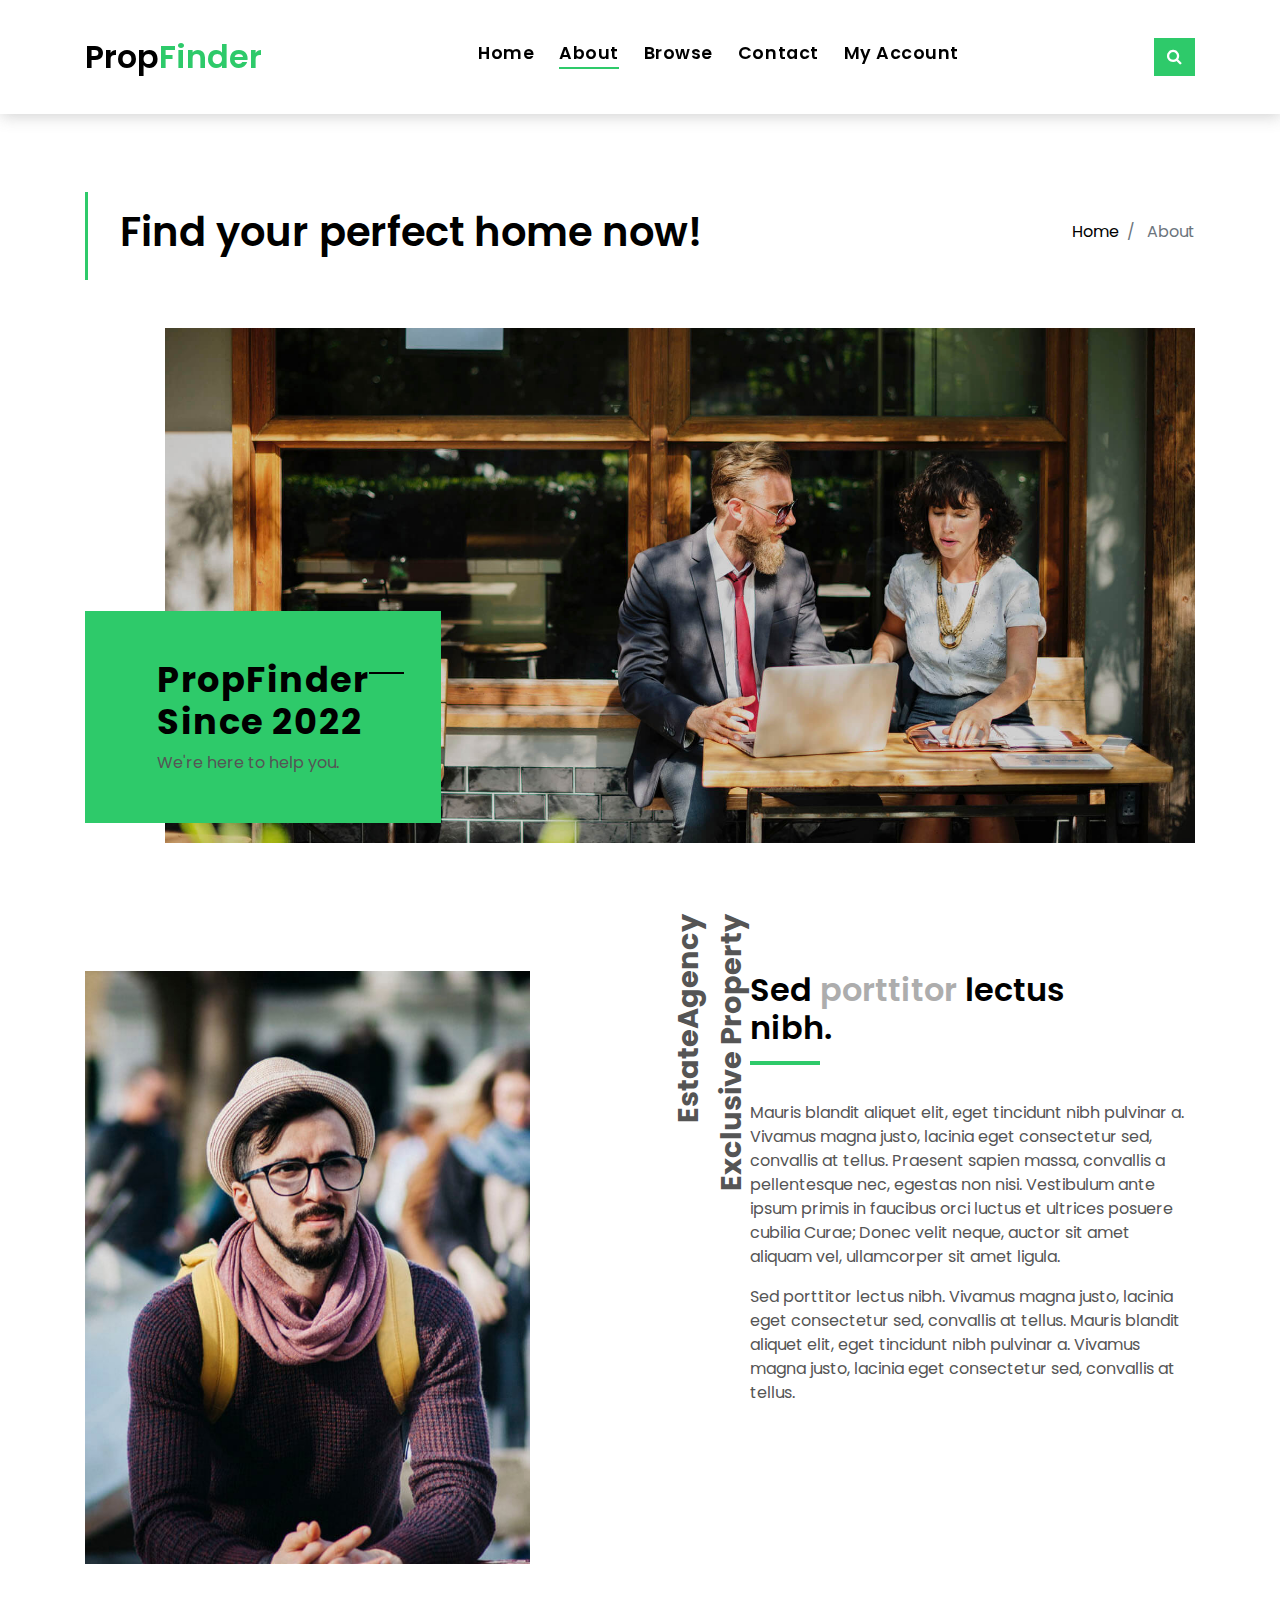
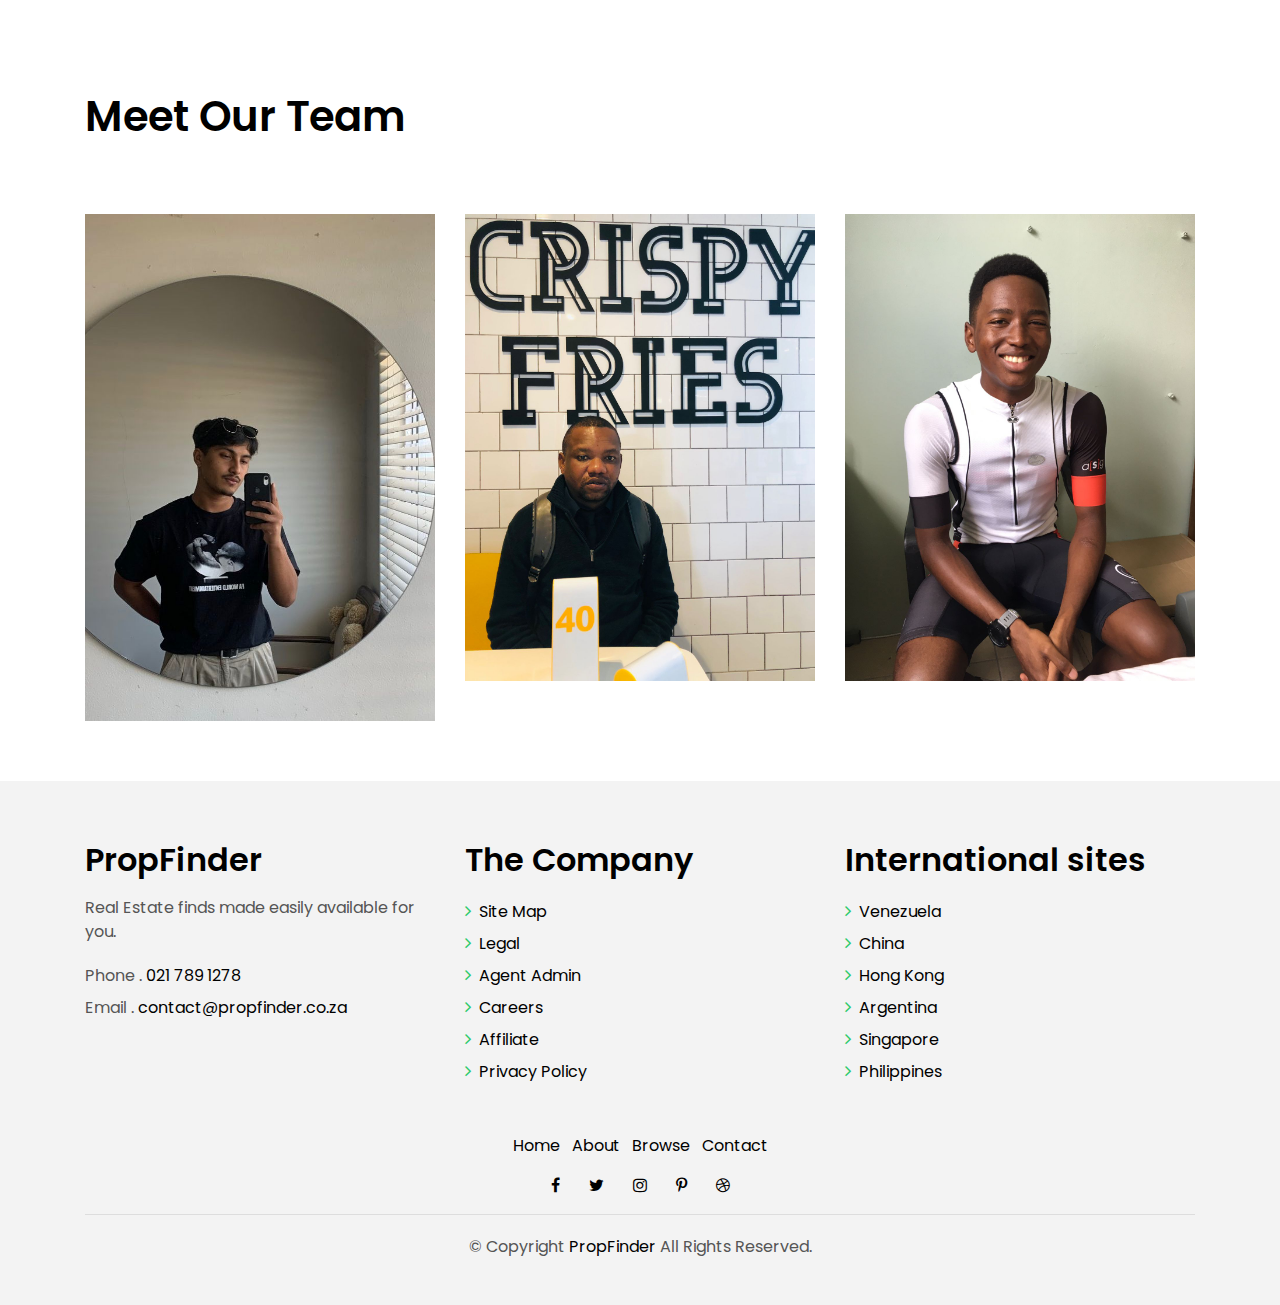
==== commit d401fea0: "Updated Files" ====
--- a/about.html
+++ b/about.html
@@ -224,19 +224,22 @@
             </div>
             <div class="col-md-6 col-lg-5 section-md-t3">
               <div class="title-box-d">
-                <h3 class="title-d">All
-                  <span class="color-d">about</span>
-                  <br> us!</h3>
+                <h3 class="title-d">Sed
+                  <span class="color-d">porttitor</span> lectus
+                  <br> nibh.</h3>
               </div>
               <p class="color-text-a">
-               PropFinder is reimagining real estate to make it easier to unlock life’s next chapter.
-
-                As the most-visited real estate website in South Africa, Zillow and its affiliates offer customers an on-demand experience for selling, buying,
-                renting and financing with transparency and nearly seamless end-to-end service. PropFinder Home Loans, our affiliate lender,
-                provides our customers with an easy option to get pre-approved and secure financing for their next home purchase.
+                Mauris blandit aliquet elit, eget tincidunt nibh pulvinar a. Vivamus magna justo, lacinia eget
+                consectetur sed, convallis
+                at tellus. Praesent sapien massa, convallis a pellentesque nec, egestas non nisi. Vestibulum
+                ante ipsum primis in faucibus orci luctus et ultrices posuere cubilia Curae; Donec velit
+                neque, auctor sit amet aliquam vel, ullamcorper sit amet ligula.
               </p>
               <p class="color-text-a">
-
+                Sed porttitor lectus nibh. Vivamus magna justo, lacinia eget consectetur sed, convallis at tellus.
+                Mauris blandit aliquet
+                elit, eget tincidunt nibh pulvinar a. Vivamus magna justo, lacinia eget consectetur sed,
+                convallis at tellus.
               </p>
             </div>
           </div>
@@ -268,20 +271,20 @@
               <div class="card-header-d">
                 <div class="card-title-d align-self-center">
                   <h3 class="title-d">
-                    <a href="agent-single.html" class="link-two">Fayaad Abrahams
-                      <br> </a>
+                    <a href="agent-single.html" class="link-two">Margaret Sotillo
+                      <br> Escala</a>
                   </h3>
                 </div>
               </div>
               <div class="card-body-d">
                 <p class="content-d color-text-a">
-                   CEO and Founder
+                  Sed porttitor lectus nibh, Cras ultricies ligula sed magna dictum porta two.
                 </p>
                 <div class="info-agents color-a">
                   <p>
-                    <strong>Phone: +27 78 524 5910 </strong> </p>
+                    <strong>Phone: </strong> +54 356 945234</p>
                   <p>
-                    <strong>Email: </strong> FayaadA@Propfinder.co.za</p>
+                    <strong>Email: </strong> agents@example.com</p>
                 </div>
               </div>
               <div class="card-footer-d">
@@ -327,20 +330,20 @@
               <div class="card-header-d">
                 <div class="card-title-d align-self-center">
                   <h3 class="title-d">
-                    <a href="agent-single.html" class="link-two">Ishmail Tafadzwa Mgwena
-                      <br> </a>
+                    <a href="agent-single.html" class="link-two">Stiven Spilver
+                      <br> Darw</a>
                   </h3>
                 </div>
               </div>
               <div class="card-body-d">
                 <p class="content-d color-text-a">
-                 Project manager
+                  Sed porttitor lectus nibh, Cras ultricies ligula sed magna dictum porta two.
                 </p>
                 <div class="info-agents color-a">
                   <p>
-                    <strong>Phone: </strong> +27 82 451 5882</p>
+                    <strong>Phone: </strong> +54 356 945234</p>
                   <p>
-                    <strong>Email: </strong> Mgwena@Propfinder.co.za</p>
+                    <strong>Email: </strong> agents@example.com</p>
                 </div>
               </div>
               <div class="card-footer-d">
@@ -386,20 +389,20 @@
               <div class="card-header-d">
                 <div class="card-title-d align-self-center">
                   <h3 class="title-d">
-                    <a href="agent-single.html" class="link-two">Sinenhlahla Zondi
-                      <br> </a>
+                    <a href="agent-single.html" class="link-two">Emma Toledo
+                      <br> Cascada</a>
                   </h3>
                 </div>
               </div>
               <div class="card-body-d">
                 <p class="content-d color-text-a">
-                  Co-finder
+                  Sed porttitor lectus nibh, Cras ultricies ligula sed magna dictum porta two.
                 </p>
                 <div class="info-agents color-a">
                   <p>
-                    <strong>Phone: </strong> +27 79 252 0996</p>
+                    <strong>Phone: </strong> +54 356 945234</p>
                   <p>
-                    <strong>Email: </strong> ZondiS@Propfinder.co.za</p>
+                    <strong>Email: </strong> agents@example.com</p>
                 </div>
               </div>
               <div class="card-footer-d">
